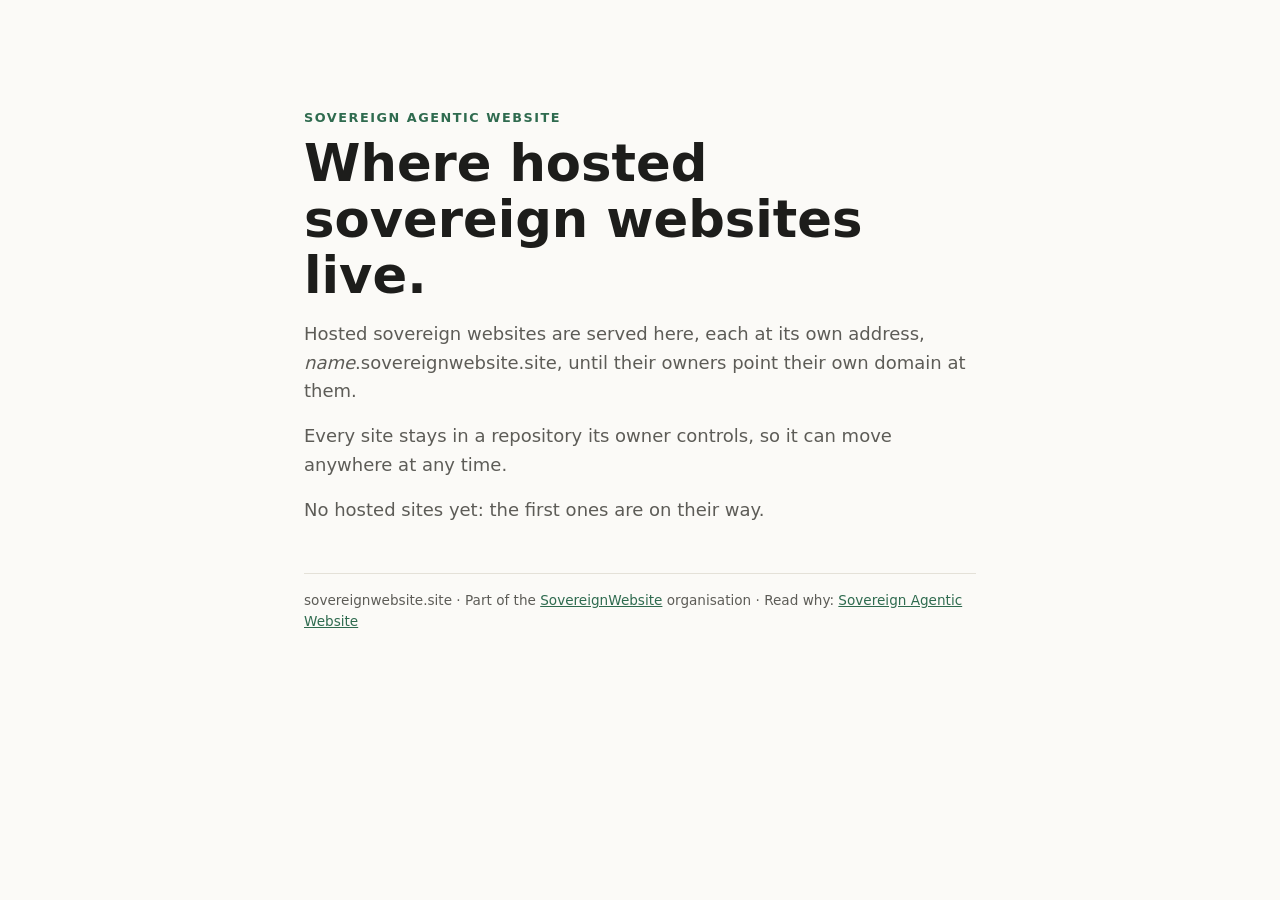
==== site/index.html @ e549fe69 "Seed site/index.html from SovereignWebsite__Factory (org-apply)" ====
<!doctype html>
<html lang="en">
<head>
<meta charset="utf-8">
<meta name="viewport" content="width=device-width, initial-scale=1">
<title>Sovereign Agentic Website: hosted sites</title>
<meta name="description" content="Where hosted sovereign websites live.">
<style>
:root{--bg:#fbfaf7;--fg:#1d1d1b;--muted:#5d5c57;--accent:#2f6b4f;--line:#e4e1d8}
@media (prefers-color-scheme:dark){:root{--bg:#141513;--fg:#ecebe6;--muted:#a8a69e;--accent:#7fc3a0;--line:#2c2d29}}
*{box-sizing:border-box}body{margin:0;background:var(--bg);color:var(--fg);font:18px/1.6 system-ui,-apple-system,Segoe UI,sans-serif}
main{max-width:44rem;margin:0 auto;padding:12vh 1rem 4rem}
.mark{font-size:.8rem;letter-spacing:.12em;text-transform:uppercase;color:var(--accent);font-weight:600}
h1{font-size:clamp(2rem,6vw,3.2rem);line-height:1.1;margin:.4rem 0 1rem}
p{color:var(--muted);margin:0 0 1rem}a{color:var(--accent)}
footer{margin-top:3rem;padding-top:1rem;border-top:1px solid var(--line);font-size:.85rem;color:var(--muted)}
</style>
</head>
<body>
<main>
<div class="mark">Sovereign Agentic Website</div>
<h1>Where hosted sovereign websites live.</h1>
<p>Hosted sovereign websites are served here, each at its own address, <em>name</em>.sovereignwebsite.site, until their owners point their own domain at them.</p><p>Every site stays in a repository its owner controls, so it can move anywhere at any time.</p><p>No hosted sites yet: the first ones are on their way.</p>
<footer>sovereignwebsite.site · Part of the <a href="https://github.com/SovereignWebsite">SovereignWebsite</a> organisation · Read why: <a href="https://newsroom.sgit.ai/articles/sovereign-agentic-website.html">Sovereign Agentic Website</a></footer>
</main>
</body>
</html>
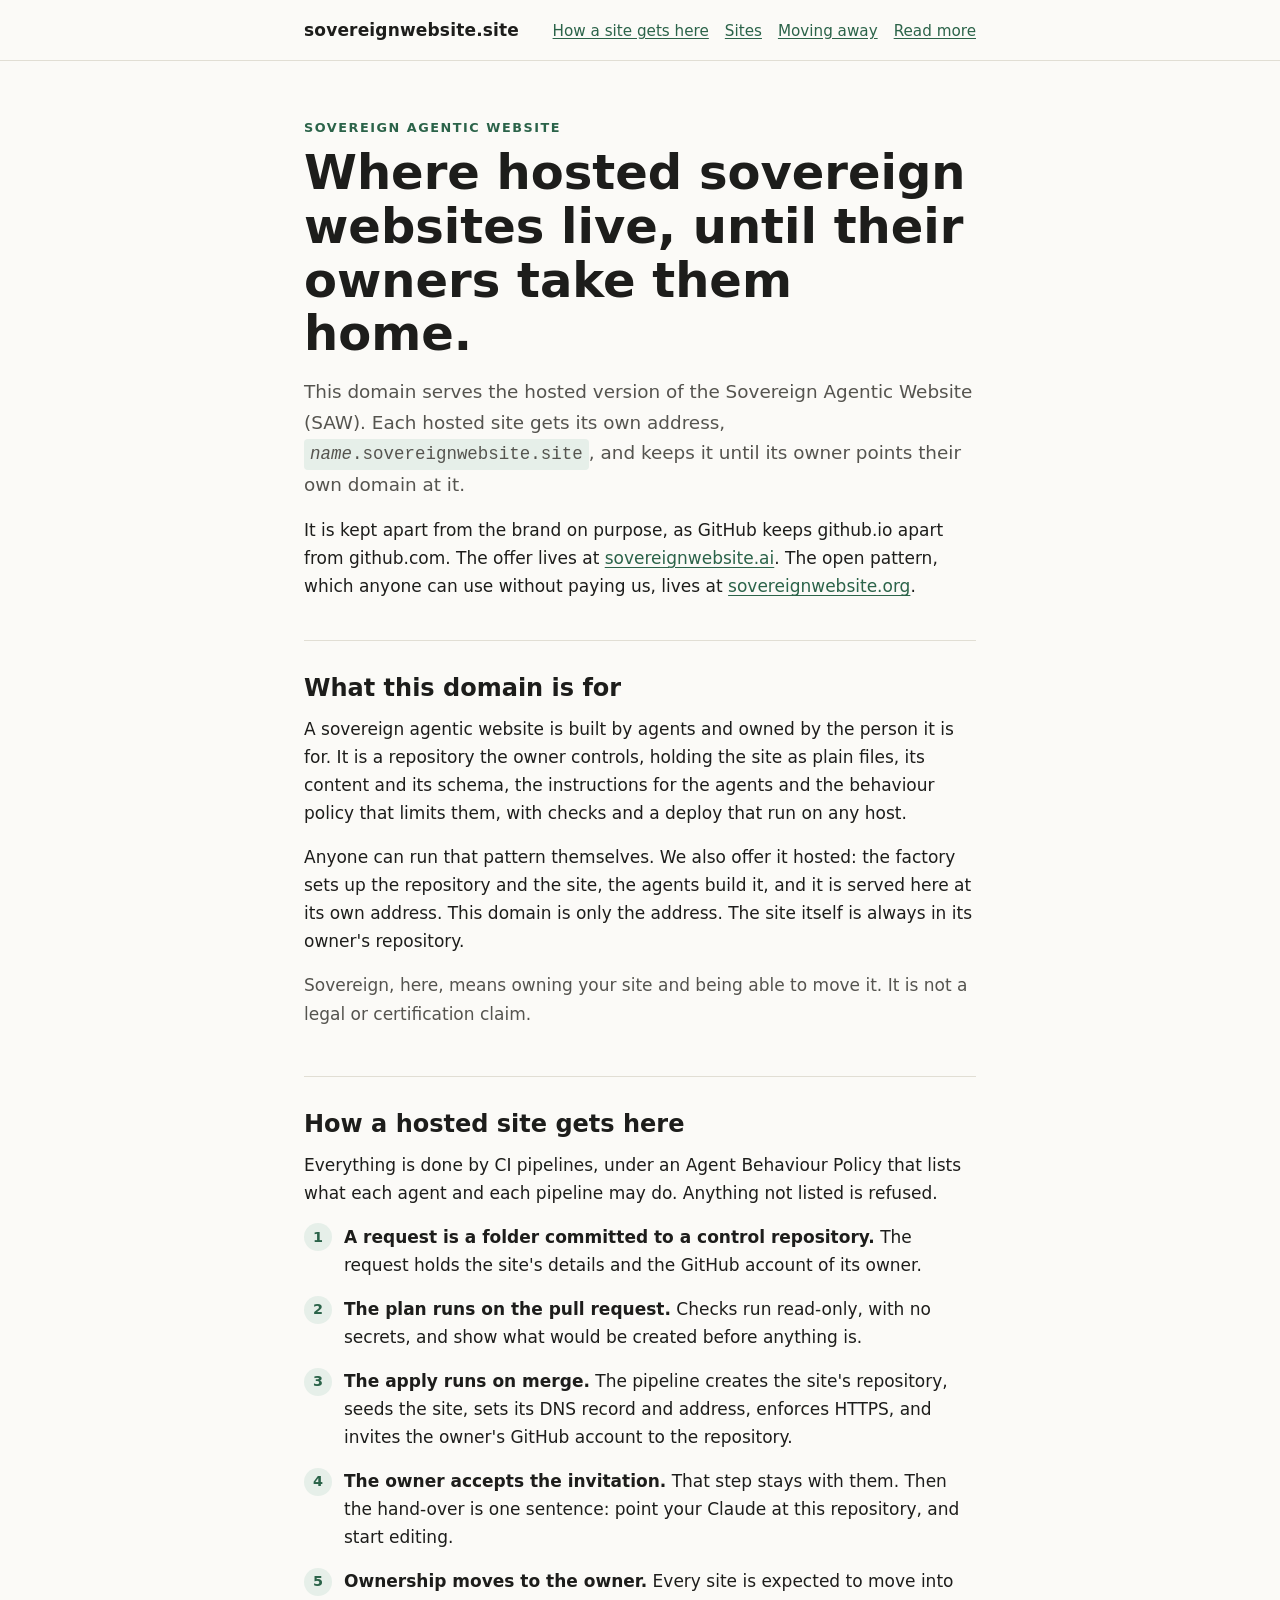
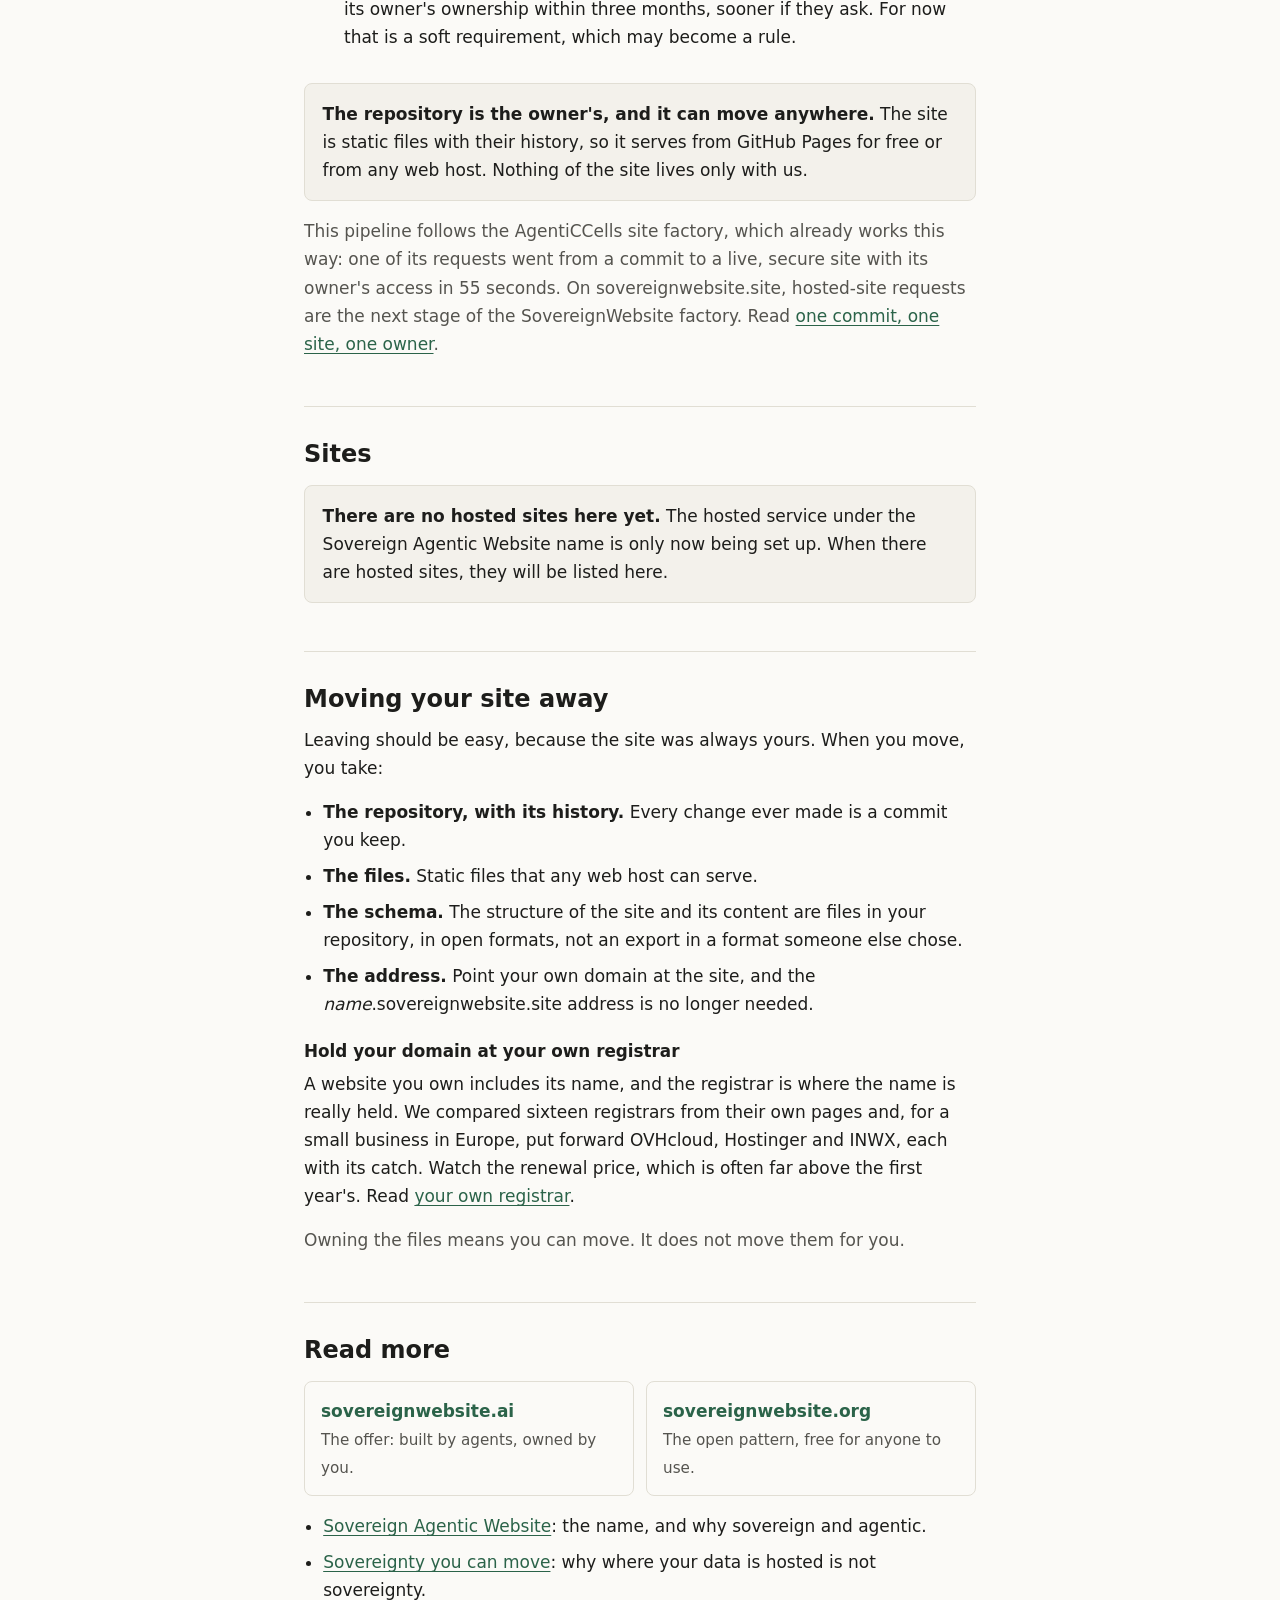
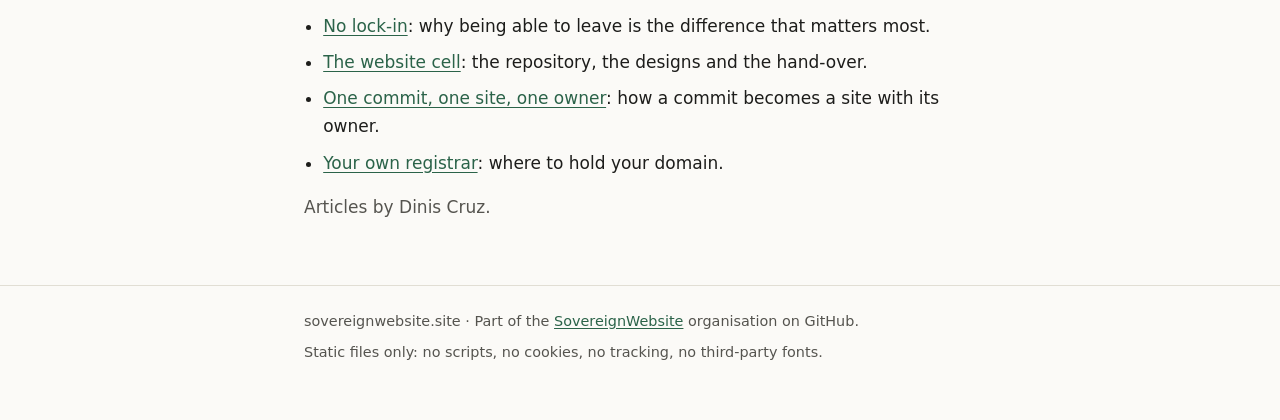
==== commit 34f8b98d: "Replace holding page with first real version of sovereignwebsite.site Static HTML and CSS, no script" ====
--- a/site/index.html
+++ b/site/index.html
@@ -1,27 +1,109 @@
 <!doctype html>
-<html lang="en">
+<html lang="en-GB">
 <head>
 <meta charset="utf-8">
 <meta name="viewport" content="width=device-width, initial-scale=1">
-<title>Sovereign Agentic Website: hosted sites</title>
-<meta name="description" content="Where hosted sovereign websites live.">
-<style>
-:root{--bg:#fbfaf7;--fg:#1d1d1b;--muted:#5d5c57;--accent:#2f6b4f;--line:#e4e1d8}
-@media (prefers-color-scheme:dark){:root{--bg:#141513;--fg:#ecebe6;--muted:#a8a69e;--accent:#7fc3a0;--line:#2c2d29}}
-*{box-sizing:border-box}body{margin:0;background:var(--bg);color:var(--fg);font:18px/1.6 system-ui,-apple-system,Segoe UI,sans-serif}
-main{max-width:44rem;margin:0 auto;padding:12vh 1rem 4rem}
-.mark{font-size:.8rem;letter-spacing:.12em;text-transform:uppercase;color:var(--accent);font-weight:600}
-h1{font-size:clamp(2rem,6vw,3.2rem);line-height:1.1;margin:.4rem 0 1rem}
-p{color:var(--muted);margin:0 0 1rem}a{color:var(--accent)}
-footer{margin-top:3rem;padding-top:1rem;border-top:1px solid var(--line);font-size:.85rem;color:var(--muted)}
-</style>
+<title>Sovereign Website hosting</title>
+<meta name="description" content="sovereignwebsite.site is where hosted Sovereign Agentic Websites are served, each at its own address, until their owners point their own domain at them.">
+<meta name="color-scheme" content="light dark">
+<link rel="stylesheet" href="style.css">
 </head>
 <body>
-<main>
-<div class="mark">Sovereign Agentic Website</div>
-<h1>Where hosted sovereign websites live.</h1>
-<p>Hosted sovereign websites are served here, each at its own address, <em>name</em>.sovereignwebsite.site, until their owners point their own domain at them.</p><p>Every site stays in a repository its owner controls, so it can move anywhere at any time.</p><p>No hosted sites yet: the first ones are on their way.</p>
-<footer>sovereignwebsite.site · Part of the <a href="https://github.com/SovereignWebsite">SovereignWebsite</a> organisation · Read why: <a href="https://newsroom.sgit.ai/articles/sovereign-agentic-website.html">Sovereign Agentic Website</a></footer>
+<a class="skip" href="#main">Skip to content</a>
+
+<header class="site">
+  <div class="wrap">
+    <a class="brand" href="./">sovereignwebsite.site</a>
+    <nav aria-label="On this page">
+      <ul>
+        <li><a href="#how">How a site gets here</a></li>
+        <li><a href="#sites">Sites</a></li>
+        <li><a href="#moving">Moving away</a></li>
+        <li><a href="#more">Read more</a></li>
+      </ul>
+    </nav>
+  </div>
+</header>
+
+<main id="main">
+  <div class="wrap">
+
+    <div class="hero">
+      <p class="mark">Sovereign Agentic Website</p>
+      <h1>Where hosted sovereign websites live, until their owners take them home.</h1>
+      <p class="lede">This domain serves the hosted version of the Sovereign Agentic Website (SAW). Each hosted site gets its own address, <span class="address"><em>name</em>.sovereignwebsite.site</span>, and keeps it until its owner points their own domain at it.</p>
+      <p>It is kept apart from the brand on purpose, as GitHub keeps github.io apart from github.com. The offer lives at <a href="https://sovereignwebsite.ai">sovereignwebsite.ai</a>. The open pattern, which anyone can use without paying us, lives at <a href="https://sovereignwebsite.org">sovereignwebsite.org</a>.</p>
+    </div>
+
+    <section id="what" aria-labelledby="what-h">
+      <h2 id="what-h">What this domain is for</h2>
+      <p>A sovereign agentic website is built by agents and owned by the person it is for. It is a repository the owner controls, holding the site as plain files, its content and its schema, the instructions for the agents and the behaviour policy that limits them, with checks and a deploy that run on any host.</p>
+      <p>Anyone can run that pattern themselves. We also offer it hosted: the factory sets up the repository and the site, the agents build it, and it is served here at its own address. This domain is only the address. The site itself is always in its owner's repository.</p>
+      <p class="muted">Sovereign, here, means owning your site and being able to move it. It is not a legal or certification claim.</p>
+    </section>
+
+    <section id="how" aria-labelledby="how-h">
+      <h2 id="how-h">How a hosted site gets here</h2>
+      <p>Everything is done by CI pipelines, under an Agent Behaviour Policy that lists what each agent and each pipeline may do. Anything not listed is refused.</p>
+      <ol class="steps">
+        <li><strong>A request is a folder committed to a control repository.</strong> The request holds the site's details and the GitHub account of its owner.</li>
+        <li><strong>The plan runs on the pull request.</strong> Checks run read-only, with no secrets, and show what would be created before anything is.</li>
+        <li><strong>The apply runs on merge.</strong> The pipeline creates the site's repository, seeds the site, sets its DNS record and address, enforces HTTPS, and invites the owner's GitHub account to the repository.</li>
+        <li><strong>The owner accepts the invitation.</strong> That step stays with them. Then the hand-over is one sentence: point your Claude at this repository, and start editing.</li>
+        <li><strong>Ownership moves to the owner.</strong> Every site is expected to move into its owner's ownership within three months, sooner if they ask. For now that is a soft requirement, which may become a rule.</li>
+      </ol>
+      <div class="panel">
+        <p><strong>The repository is the owner's, and it can move anywhere.</strong> The site is static files with their history, so it serves from GitHub Pages for free or from any web host. Nothing of the site lives only with us.</p>
+      </div>
+      <p class="muted">This pipeline follows the AgentiCCells site factory, which already works this way: one of its requests went from a commit to a live, secure site with its owner's access in 55 seconds. On sovereignwebsite.site, hosted-site requests are the next stage of the SovereignWebsite factory. Read <a href="https://newsroom.sgit.ai/articles/one-commit-one-site-one-owner.html">one commit, one site, one owner</a>.</p>
+    </section>
+
+    <section id="sites" aria-labelledby="sites-h">
+      <h2 id="sites-h">Sites</h2>
+      <div class="panel">
+        <p><strong>There are no hosted sites here yet.</strong> The hosted service under the Sovereign Agentic Website name is only now being set up. When there are hosted sites, they will be listed here.</p>
+      </div>
+    </section>
+
+    <section id="moving" aria-labelledby="moving-h">
+      <h2 id="moving-h">Moving your site away</h2>
+      <p>Leaving should be easy, because the site was always yours. When you move, you take:</p>
+      <ul class="plain">
+        <li><strong>The repository, with its history.</strong> Every change ever made is a commit you keep.</li>
+        <li><strong>The files.</strong> Static files that any web host can serve.</li>
+        <li><strong>The schema.</strong> The structure of the site and its content are files in your repository, in open formats, not an export in a format someone else chose.</li>
+        <li><strong>The address.</strong> Point your own domain at the site, and the <em>name</em>.sovereignwebsite.site address is no longer needed.</li>
+      </ul>
+      <h3>Hold your domain at your own registrar</h3>
+      <p>A website you own includes its name, and the registrar is where the name is really held. We compared sixteen registrars from their own pages and, for a small business in Europe, put forward OVHcloud, Hostinger and INWX, each with its catch. Watch the renewal price, which is often far above the first year's. Read <a href="https://newsroom.sgit.ai/articles/your-own-registrar.html">your own registrar</a>.</p>
+      <p class="muted">Owning the files means you can move. It does not move them for you.</p>
+    </section>
+
+    <section id="more" aria-labelledby="more-h">
+      <h2 id="more-h">Read more</h2>
+      <div class="links">
+        <a href="https://sovereignwebsite.ai"><strong>sovereignwebsite.ai</strong><span>The offer: built by agents, owned by you.</span></a>
+        <a href="https://sovereignwebsite.org"><strong>sovereignwebsite.org</strong><span>The open pattern, free for anyone to use.</span></a>
+      </div>
+      <ul class="plain">
+        <li><a href="https://newsroom.sgit.ai/articles/sovereign-agentic-website.html">Sovereign Agentic Website</a>: the name, and why sovereign and agentic.</li>
+        <li><a href="https://newsroom.sgit.ai/articles/sovereignty-you-can-move.html">Sovereignty you can move</a>: why where your data is hosted is not sovereignty.</li>
+        <li><a href="https://newsroom.sgit.ai/articles/no-lock-in.html">No lock-in</a>: why being able to leave is the difference that matters most.</li>
+        <li><a href="https://newsroom.sgit.ai/articles/the-website-cell.html">The website cell</a>: the repository, the designs and the hand-over.</li>
+        <li><a href="https://newsroom.sgit.ai/articles/one-commit-one-site-one-owner.html">One commit, one site, one owner</a>: how a commit becomes a site with its owner.</li>
+        <li><a href="https://newsroom.sgit.ai/articles/your-own-registrar.html">Your own registrar</a>: where to hold your domain.</li>
+      </ul>
+      <p class="muted">Articles by Dinis Cruz.</p>
+    </section>
+
+  </div>
 </main>
+
+<footer class="site">
+  <div class="wrap">
+    <p>sovereignwebsite.site · Part of the <a href="https://github.com/SovereignWebsite">SovereignWebsite</a> organisation on GitHub.</p>
+    <p>Static files only: no scripts, no cookies, no tracking, no third-party fonts.</p>
+  </div>
+</footer>
 </body>
 </html>
--- a/site/style.css
+++ b/site/style.css
@@ -0,0 +1,148 @@
+:root {
+  --bg: #fbfaf7;
+  --fg: #1d1d1b;
+  --muted: #55544f;
+  --accent: #2b6349;
+  --accent-soft: #e6efe9;
+  --line: #e1ded4;
+  --panel: #f3f1eb;
+  color-scheme: light dark;
+}
+
+@media (prefers-color-scheme: dark) {
+  :root {
+    --bg: #141513;
+    --fg: #ecebe6;
+    --muted: #b0aea6;
+    --accent: #86c9a6;
+    --accent-soft: #1d2a23;
+    --line: #2e2f2b;
+    --panel: #1b1c1a;
+  }
+}
+
+* { box-sizing: border-box; }
+
+html { -webkit-text-size-adjust: 100%; }
+
+body {
+  margin: 0;
+  background: var(--bg);
+  color: var(--fg);
+  font: 1.0625rem/1.65 system-ui, -apple-system, "Segoe UI", Roboto, sans-serif;
+  overflow-wrap: break-word;
+}
+
+a { color: var(--accent); text-underline-offset: 0.15em; }
+a:hover { text-decoration-thickness: 2px; }
+a:focus-visible, .skip:focus { outline: 3px solid var(--accent); outline-offset: 2px; border-radius: 2px; }
+
+.skip {
+  position: absolute;
+  left: -999px;
+  top: 0.5rem;
+  background: var(--bg);
+  padding: 0.5rem 0.75rem;
+}
+.skip:focus { left: 1rem; }
+
+.wrap { max-width: 44rem; margin: 0 auto; padding: 0 1rem; }
+
+header.site { border-bottom: 1px solid var(--line); }
+header.site .wrap {
+  display: flex;
+  flex-wrap: wrap;
+  align-items: baseline;
+  justify-content: space-between;
+  gap: 0.25rem 1.25rem;
+  padding-top: 1rem;
+  padding-bottom: 1rem;
+}
+.brand {
+  font-weight: 650;
+  letter-spacing: 0.01em;
+  color: var(--fg);
+  text-decoration: none;
+}
+nav ul { list-style: none; margin: 0; padding: 0; display: flex; flex-wrap: wrap; gap: 0.25rem 1rem; font-size: 0.95rem; }
+
+.hero { padding: 3.5rem 0 1.5rem; }
+.mark {
+  font-size: 0.8rem;
+  letter-spacing: 0.12em;
+  text-transform: uppercase;
+  color: var(--accent);
+  font-weight: 650;
+  margin: 0;
+}
+h1 { font-size: clamp(2rem, 7vw, 3rem); line-height: 1.12; margin: 0.5rem 0 1rem; }
+.lede { font-size: 1.15rem; color: var(--muted); margin: 0 0 1rem; }
+.address {
+  display: inline-block;
+  font-family: ui-monospace, SFMono-Regular, Menlo, Consolas, monospace;
+  font-size: 0.95em;
+  background: var(--accent-soft);
+  padding: 0.05em 0.35em;
+  border-radius: 4px;
+}
+
+section { padding: 2rem 0; border-top: 1px solid var(--line); }
+h2 { font-size: 1.5rem; line-height: 1.25; margin: 0 0 0.75rem; }
+h3 { font-size: 1.05rem; margin: 1.25rem 0 0.25rem; }
+p { margin: 0 0 1rem; }
+.muted { color: var(--muted); }
+
+ol.steps { list-style: none; counter-reset: step; margin: 1rem 0; padding: 0; }
+ol.steps li {
+  counter-increment: step;
+  position: relative;
+  padding: 0 0 1rem 2.5rem;
+}
+ol.steps li::before {
+  content: counter(step);
+  position: absolute;
+  left: 0;
+  top: 0.05rem;
+  width: 1.75rem;
+  height: 1.75rem;
+  border-radius: 50%;
+  background: var(--accent-soft);
+  color: var(--accent);
+  font-weight: 700;
+  font-size: 0.9rem;
+  display: flex;
+  align-items: center;
+  justify-content: center;
+}
+
+ul.plain { padding-left: 1.2rem; margin: 0 0 1rem; }
+ul.plain li { margin-bottom: 0.5rem; }
+
+.panel {
+  background: var(--panel);
+  border: 1px solid var(--line);
+  border-radius: 8px;
+  padding: 1rem 1.1rem;
+  margin: 1rem 0;
+}
+.panel p:last-child { margin-bottom: 0; }
+
+.links { display: grid; gap: 0.75rem; grid-template-columns: repeat(auto-fit, minmax(14rem, 1fr)); margin: 1rem 0; }
+.links a {
+  display: block;
+  border: 1px solid var(--line);
+  border-radius: 8px;
+  padding: 0.9rem 1rem;
+  text-decoration: none;
+  color: var(--fg);
+}
+.links a:hover { border-color: var(--accent); }
+.links strong { display: block; color: var(--accent); }
+.links span { color: var(--muted); font-size: 0.95rem; }
+
+footer.site { border-top: 1px solid var(--line); margin-top: 1rem; padding: 1.5rem 0 3rem; font-size: 0.9rem; color: var(--muted); }
+footer.site p { margin: 0 0 0.5rem; }
+
+@media (prefers-reduced-motion: no-preference) {
+  html { scroll-behavior: smooth; }
+}
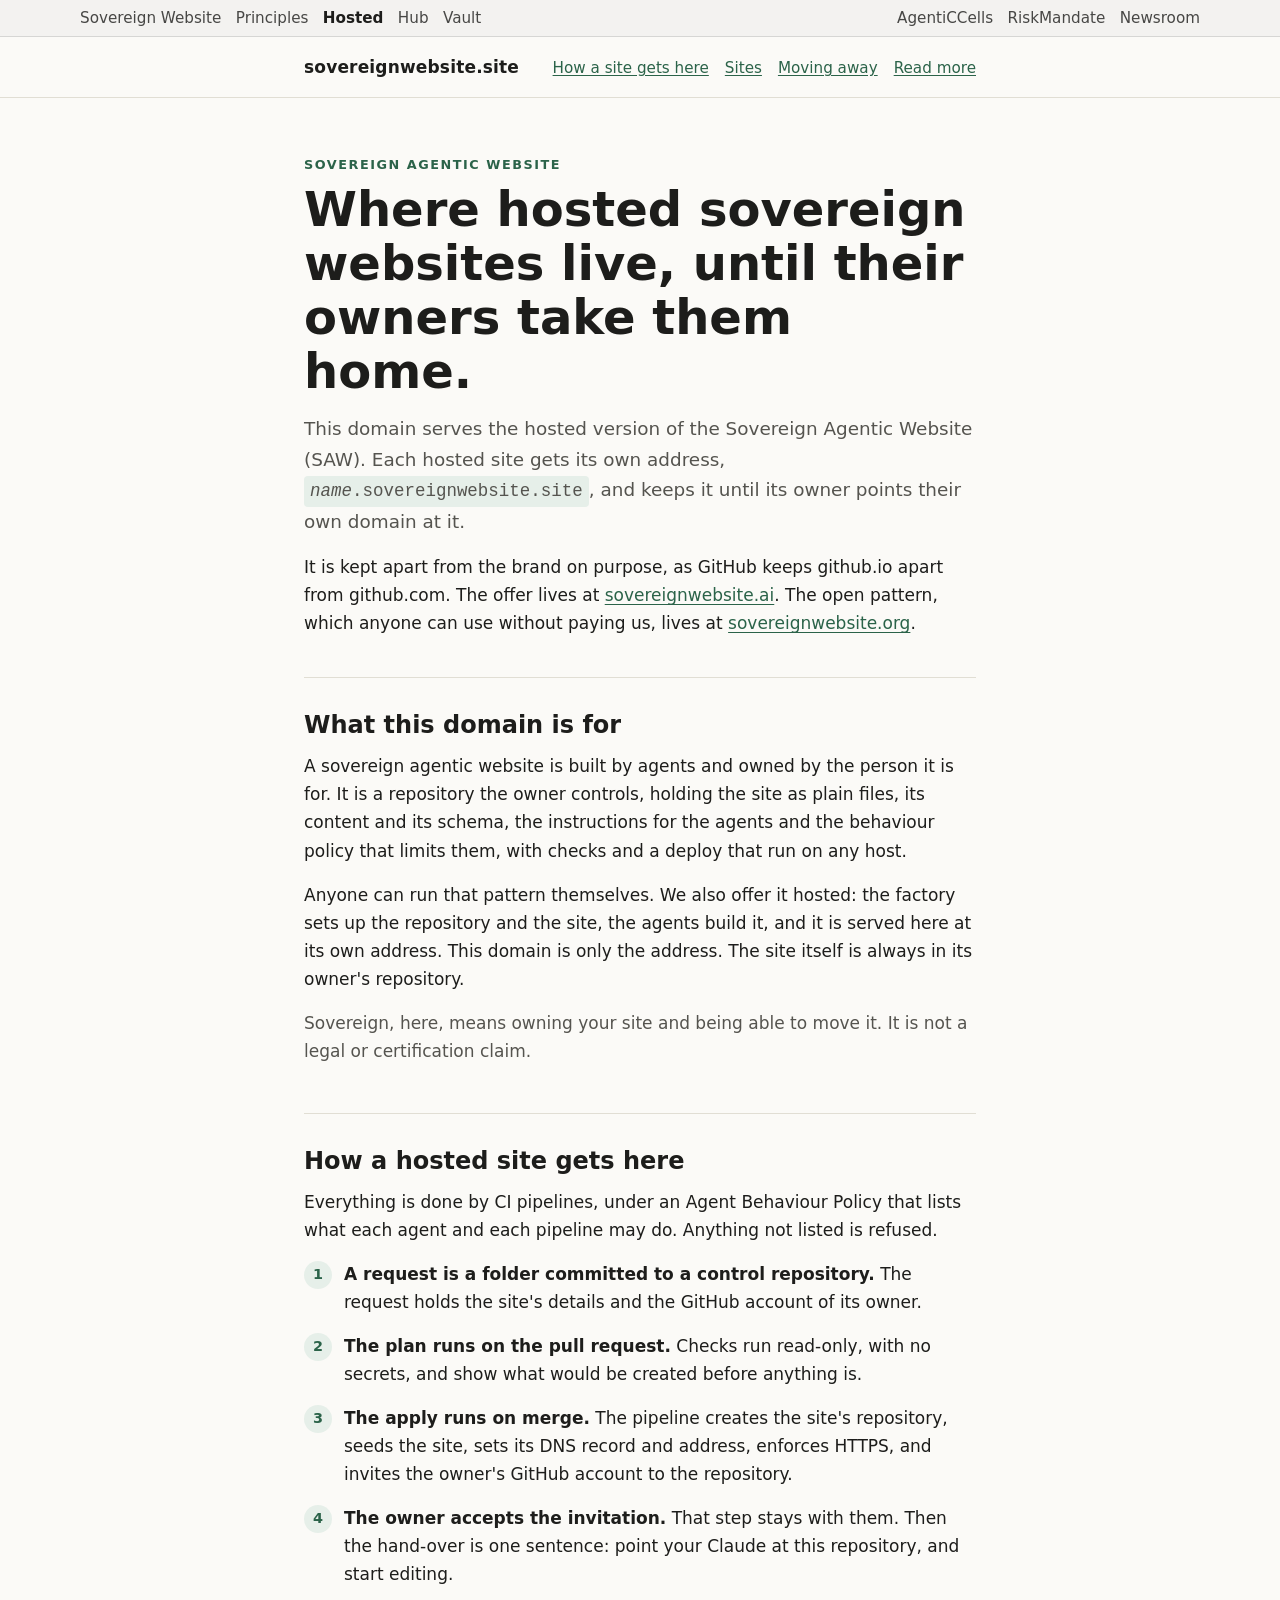
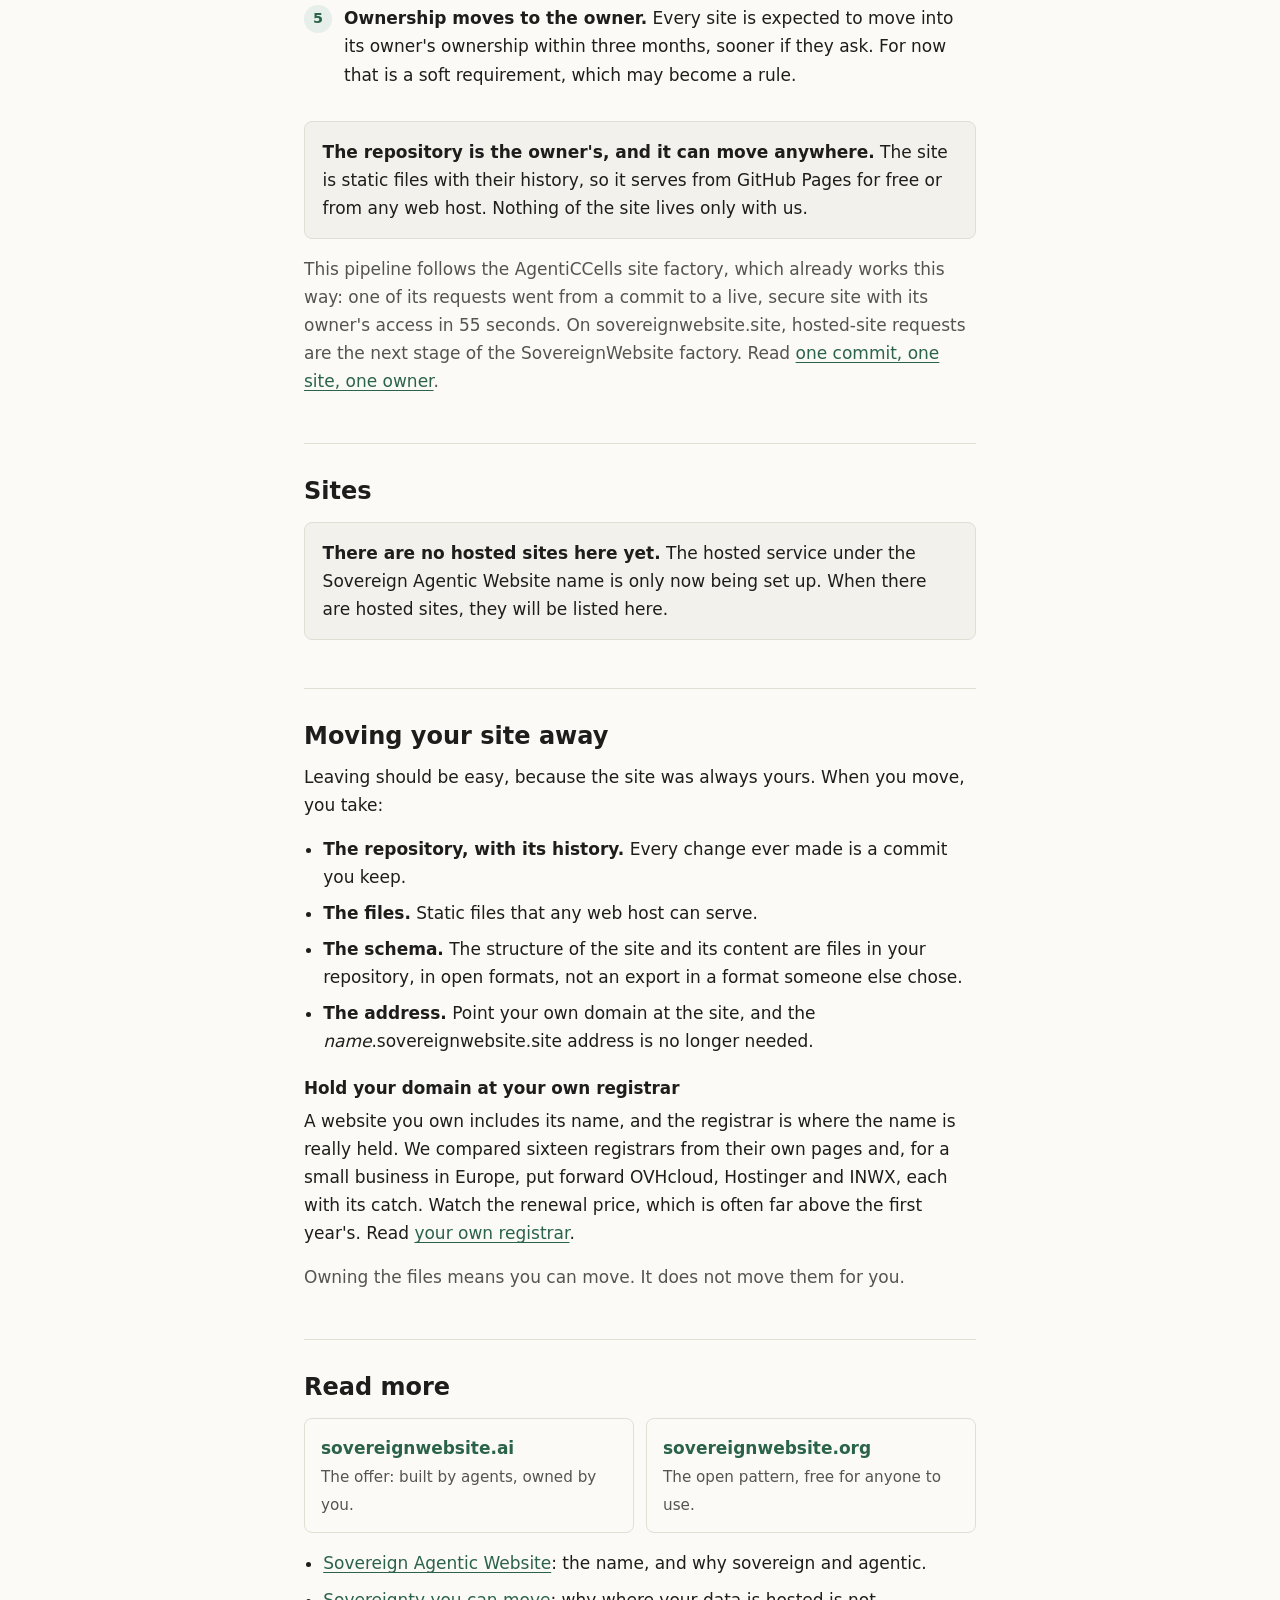
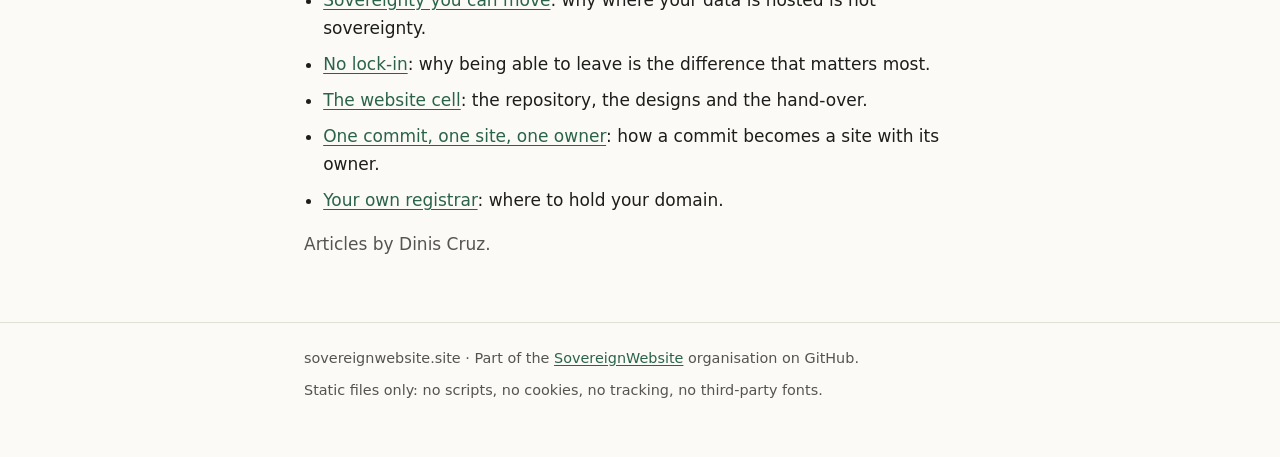
==== commit 0383c911: "The family bar: every Sovereign Website site, AgentiCCells, RiskMandate and the newsroom on every pa" ====
--- a/site/index.html
+++ b/site/index.html
@@ -10,6 +10,18 @@
 </head>
 <body>
 <a class="skip" href="#main">Skip to content</a>
+<nav class="family" aria-label="The Sovereign Website family">
+  <ul>
+    <li><a href="https://sovereignwebsite.ai/">Sovereign Website</a></li>
+    <li><a href="https://sovereignwebsite.org/">Principles</a></li>
+    <li><a href="https://sovereignwebsite.site/" aria-current="true">Hosted</a></li>
+    <li><a href="https://hub.sovereignwebsite.site/">Hub</a></li>
+    <li><a href="https://vault.sovereignwebsite.site/">Vault</a></li>
+    <li class="family-sep"><a href="https://agenticcells.ai/">AgentiCCells</a></li>
+    <li><a href="https://riskmandate.ai/">RiskMandate</a></li>
+    <li><a href="https://newsroom.sgit.ai/">Newsroom</a></li>
+  </ul>
+</nav>
 
 <header class="site">
   <div class="wrap">
--- a/site/style.css
+++ b/site/style.css
@@ -146,3 +146,12 @@
 @media (prefers-reduced-motion: no-preference) {
   html { scroll-behavior: smooth; }
 }
+
+/* The Sovereign Website family bar: the same on every site in the family. */
+.family{font-size:.8rem;border-bottom:1px solid rgba(127,127,127,.25);background:rgba(127,127,127,.06)}
+.family ul{list-style:none;margin:0 auto;padding:.35rem 1rem;display:flex;flex-wrap:wrap;gap:.25rem .9rem;max-width:72rem}
+.family a{color:inherit;opacity:.8;text-decoration:none}
+.family a:hover,.family a:focus-visible{opacity:1;text-decoration:underline}
+.family a[aria-current="true"]{opacity:1;font-weight:600}
+.family .family-sep{margin-left:auto}
+@media (max-width:40rem){.family .family-sep{margin-left:0}}
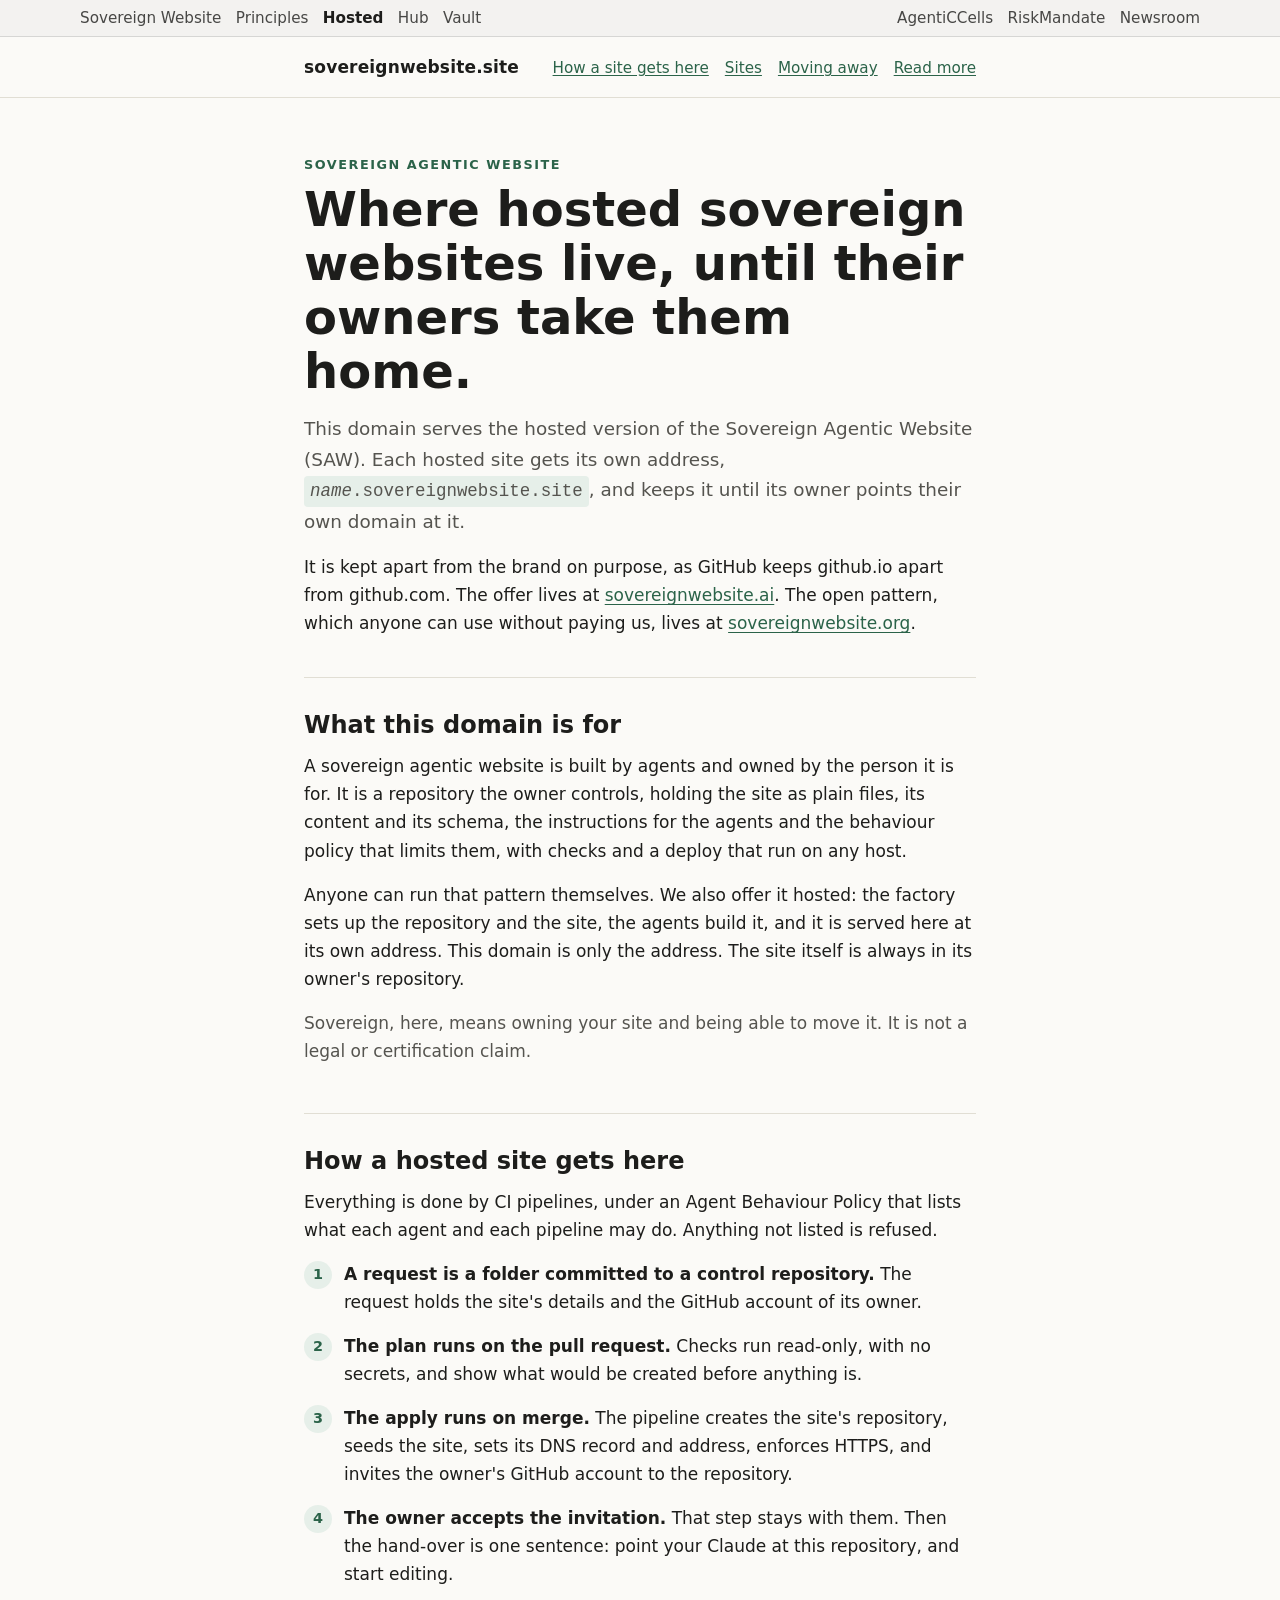
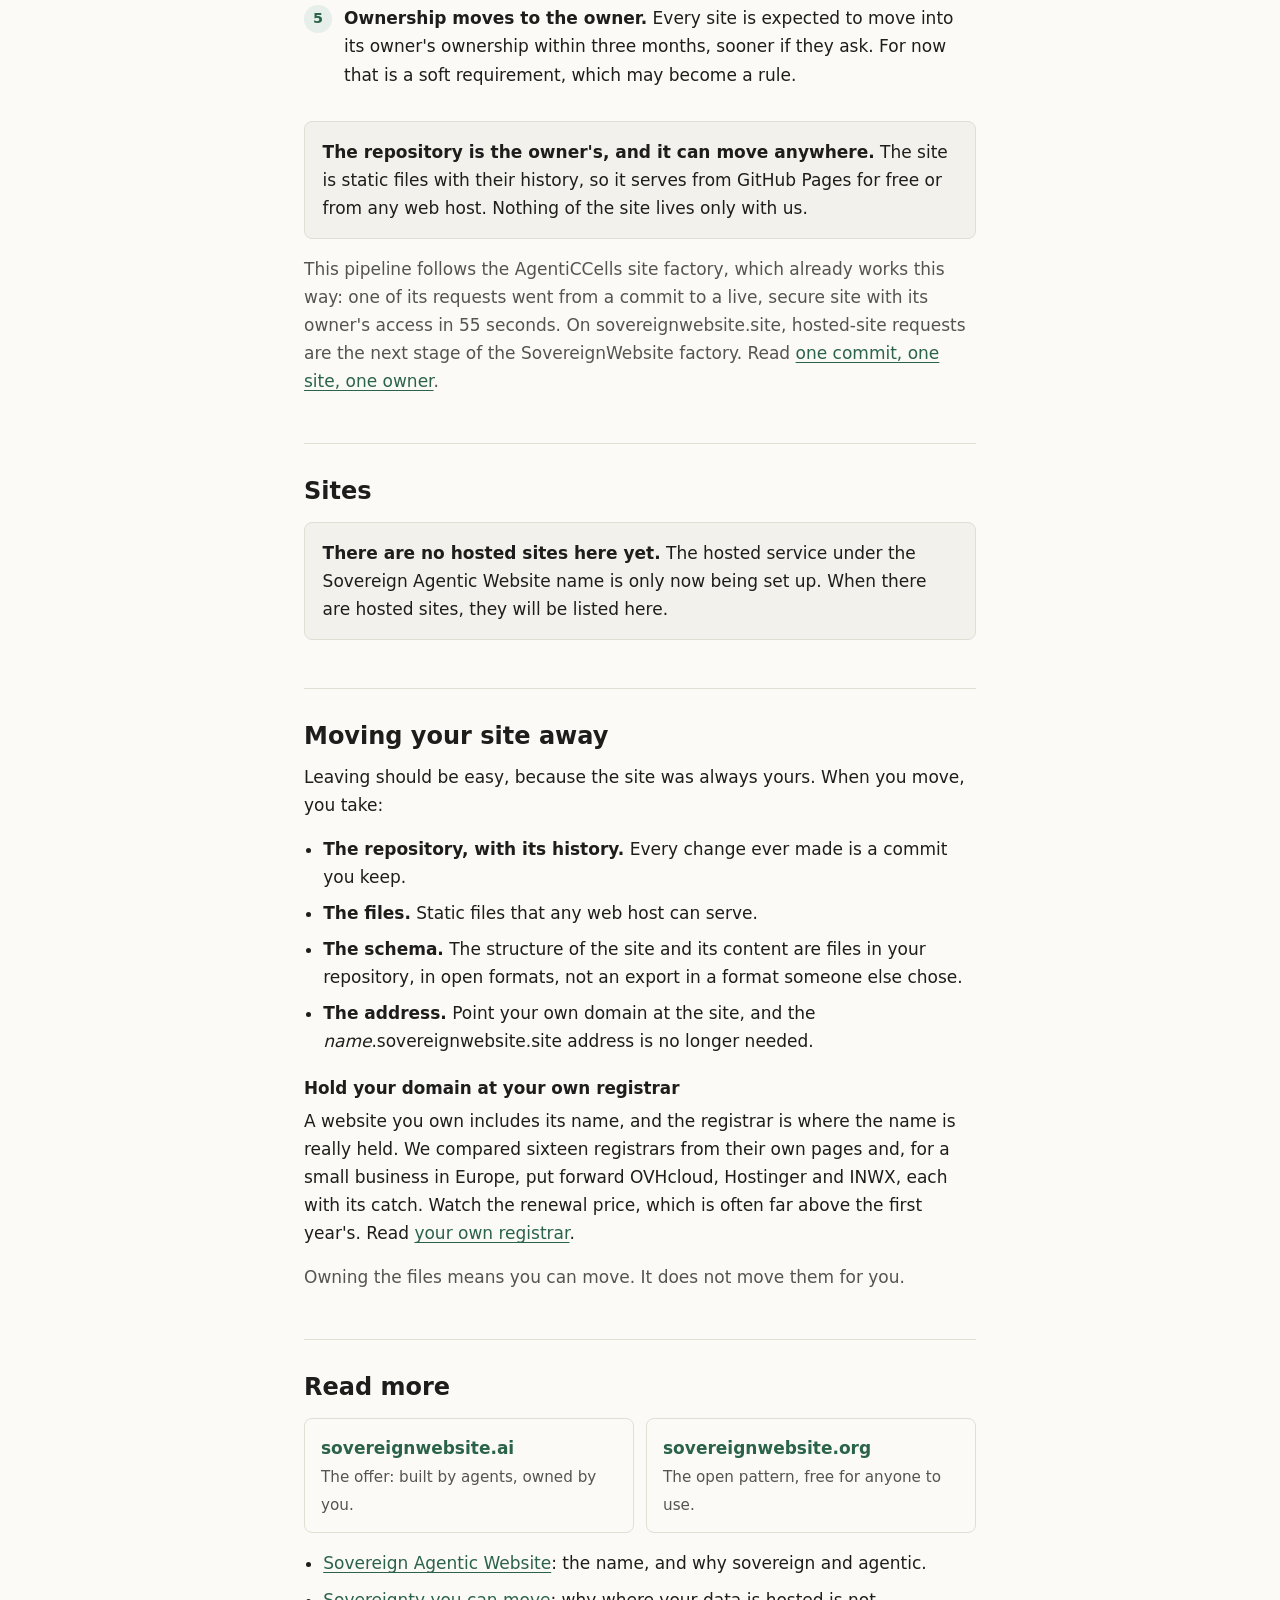
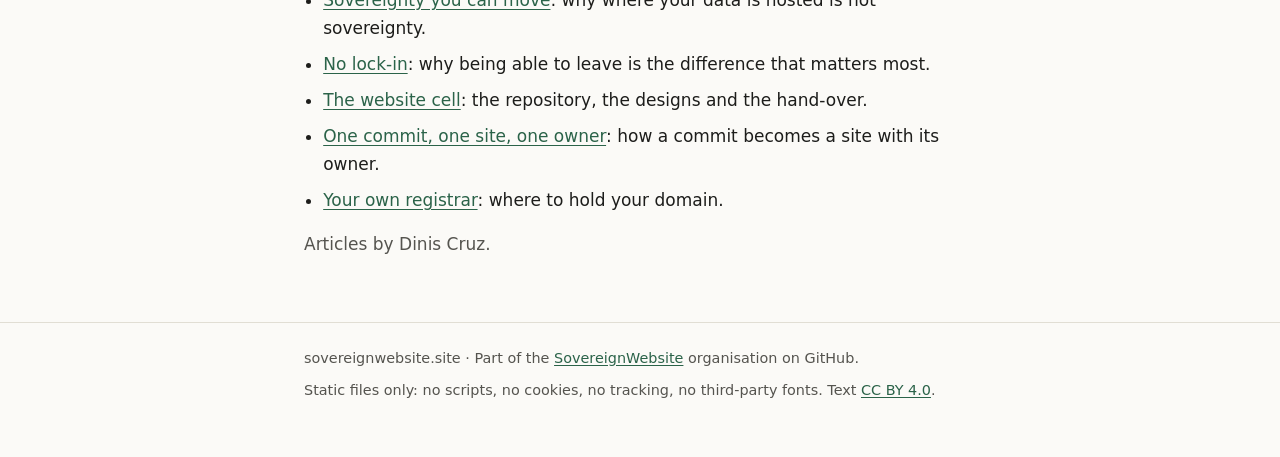
==== commit 81ec3cc1: "Content licensed CC BY 4.0, as Dinis Cruz decided Dinis Cruz, 20 November 2026 about 08:40 UTC: "Pri" ====
--- a/site/index.html
+++ b/site/index.html
@@ -114,7 +114,7 @@
 <footer class="site">
   <div class="wrap">
     <p>sovereignwebsite.site · Part of the <a href="https://github.com/SovereignWebsite">SovereignWebsite</a> organisation on GitHub.</p>
-    <p>Static files only: no scripts, no cookies, no tracking, no third-party fonts.</p>
+    <p>Static files only: no scripts, no cookies, no tracking, no third-party fonts. Text <a href="https://creativecommons.org/licenses/by/4.0/">CC BY 4.0</a>.</p>
   </div>
 </footer>
 </body>
